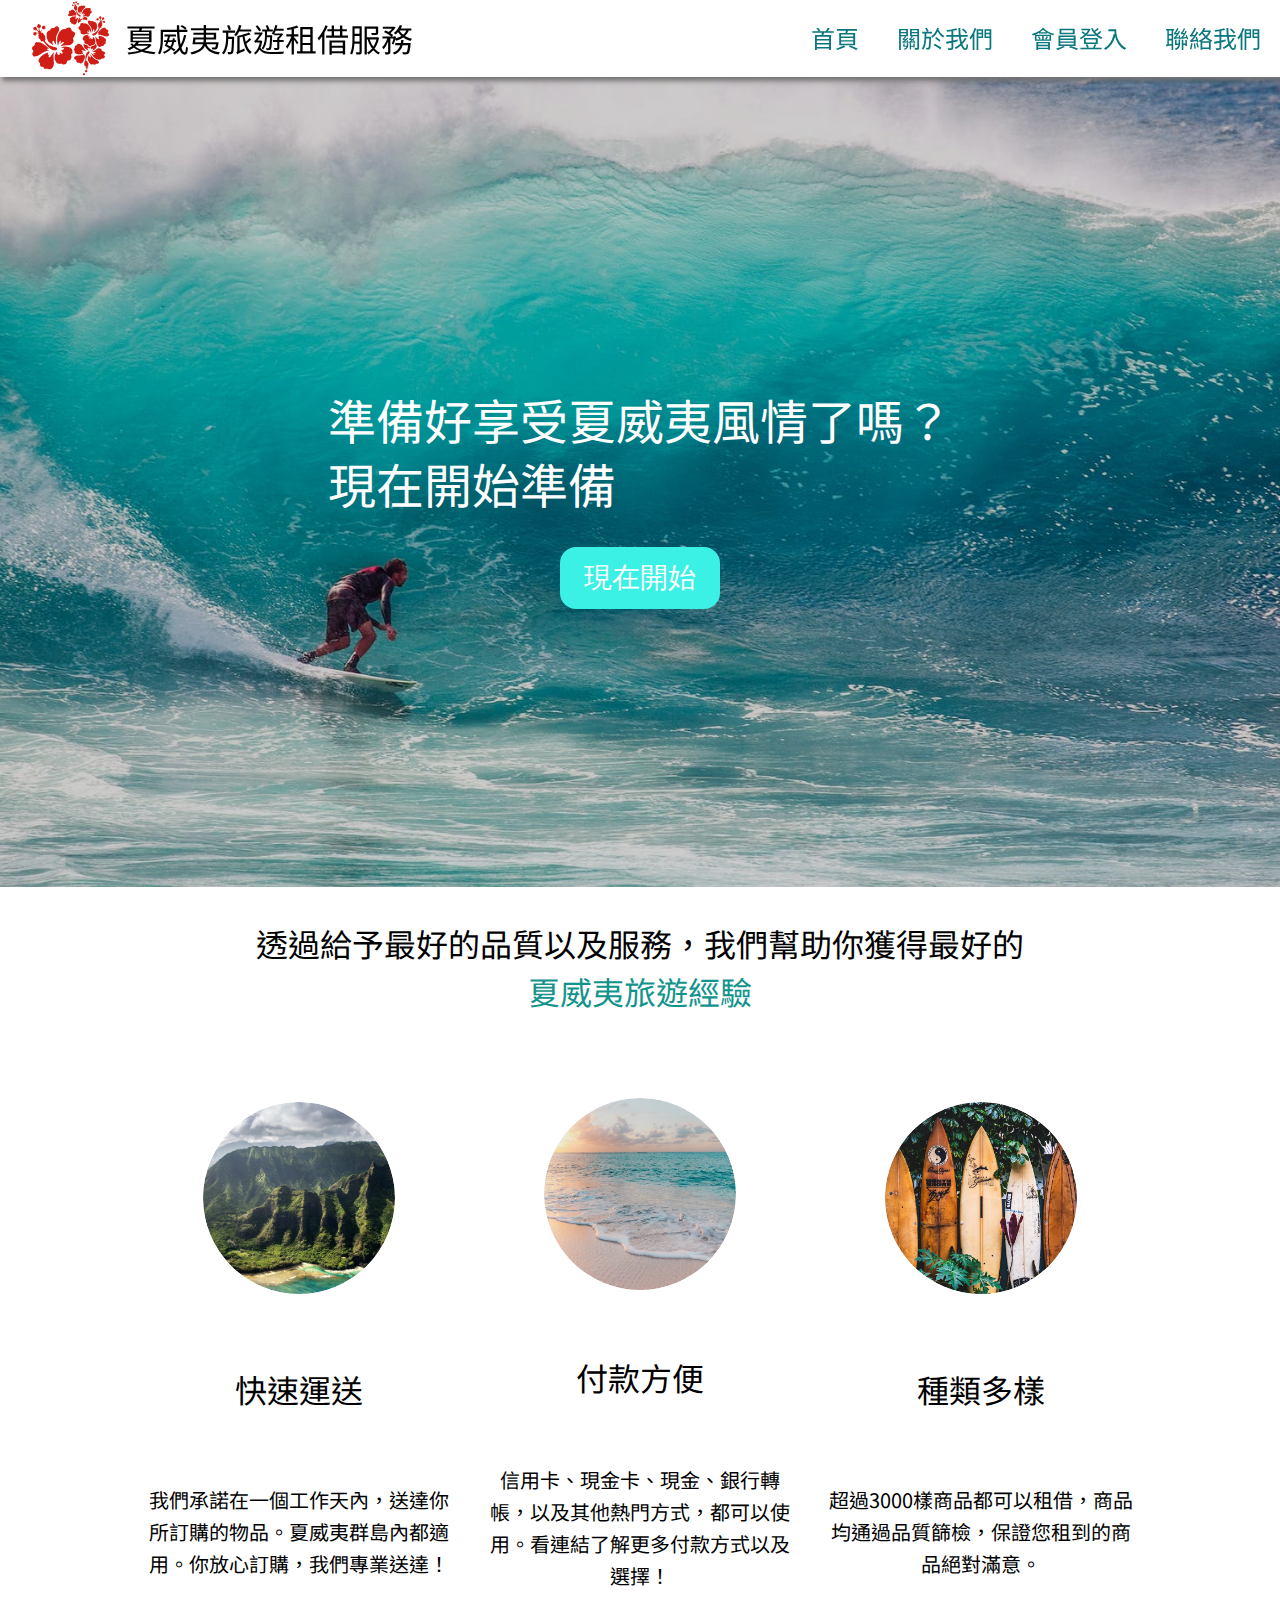
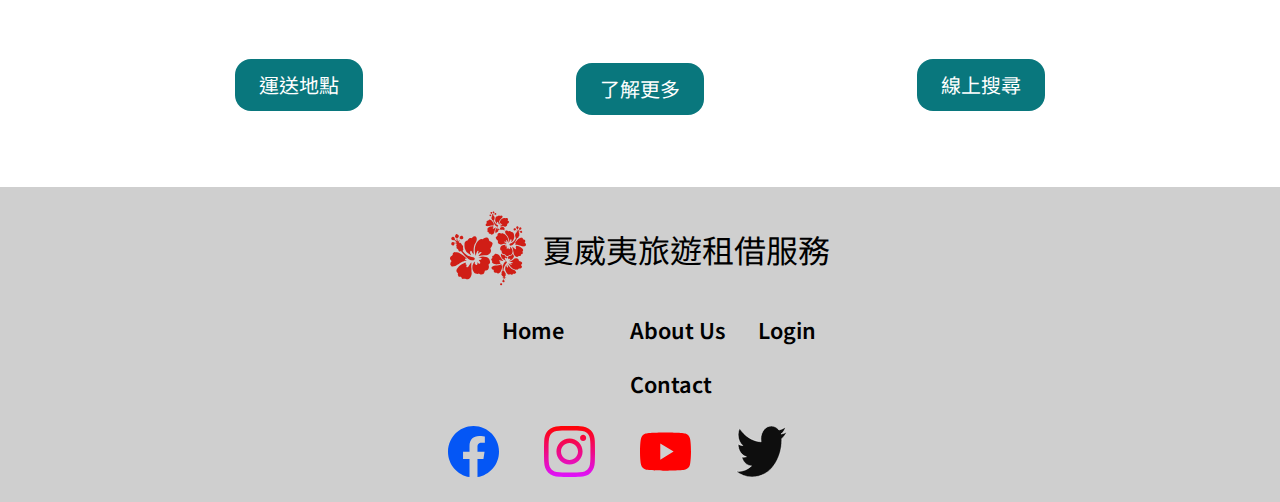
==== project 3/index.html @ 102f7c96 "建立網站" ====
<!DOCTYPE html>
<html lang="en">
  <head>
    <meta charset="UTF-8" />
    <meta name="viewport" content="width=device-width, initial-scale=1.0" />
    <title>夏威夷旅遊租借服務 | 夏威夷最方便快捷的旅遊出租服務網站</title>
    <meta
      name="description"
      content="我們提供夏威夷旅遊租借服務，例如：衝浪板 車子 帳篷等等。"
    />
    <link rel="preconnect" href="https://fonts.googleapis.com" />
    <link rel="preconnect" href="https://fonts.gstatic.com" crossorigin />
    <link
      href="https://fonts.googleapis.com/css2?family=Noto+Sans+TC&display=swap"
      rel="stylesheet"
    />
    <link rel="stylesheet" href="./styles/style.css" />
  </head>

  <body>
    <header>
      <div class="logo">
        <img src="./images/Icons/black logo.svg" alt="" />
        <h1>夏威夷旅遊租借服務</h1>
      </div>
      <nav>
        <ul>
          <li><a href="">首頁</a></li>
          <li><a href="">關於我們</a></li>
          <li><a href="">會員登入</a></li>
          <li><a href="">聯絡我們</a></li>
        </ul>
      </nav>
    </header>

    <main>
      <section class="backImage">
        <div class="filter"></div>
        <h3>準備好享受夏威夷風情了嗎？<br />現在開始準備</h3>
        <button class="start">現在開始</button>
      </section>
      <section class="second">
        <h2>
          透過給予最好的品質以及服務，我們幫助你獲得最好的<br /><span
            style="color: #12948c"
            >夏威夷旅遊經驗</span
          >
        </h2>
        <section class="cards">
          <div class="card">
            <div class="image-container">
              <img
              src="./images/braden-jarvis-prSogOoFmkw-unsplash.jpg"
              alt="picture"
            />
            </div>            
            <h4>快速運送</h4>
            <p>
              我們承諾在一個工作天內，送達你所訂購的物品。夏威夷群島內都適用。你放心訂購，我們專業送達！
            </p>
            <a href="#">運送地點</a>
          </div>
          <div class="card">
            <div class="image-container">
              <img src="./images/sean-o-KMn4VEeEPR8-unsplash.jpg" alt="picture" />
            </div>            
            <h4>付款方便</h4>
            <p>
              信用卡、現金卡、現金、銀行轉帳，以及其他熱門方式，都可以使用。看連結了解更多付款方式以及選擇！
            </p>
            <a href="#">了解更多</a>
          </div>
          <div class="card">
            <div class="image-container">
              <img
              src="./images/tatonomusic-FFCgotROOTY-unsplash.jpg"
              alt="picture"
            />
            </div>            
            <h4>種類多樣</h4>
            <p>
              超過3000樣商品都可以租借，商品均通過品質篩檢，保證您租到的商品絕對滿意。
            </p>
            <a href="#">線上搜尋</a>
          </div>
        </section>
      </section>
    </main>

    <footer>
        <div class="logo">
          <img src="./images/Icons/black logo.svg" alt="" />
          <h1>夏威夷旅遊租借服務</h1>
        </div>
        <nav>
          <ul>
            <li><a href="#">Home</a></li>
            <li><a href="#">About Us</a></li>
            <li><a href="#">Login</a></li>
            <li><a href="#">Contact</a></li>
          </ul>
        </nav>

        <section class="links">
            <a href="#">
                <img src="./images/Icons/facebook.svg" alt="facebook">
            </a>
            <a href="#">
                <img src="./images/Icons/instagram.svg" alt="instagram">
            </a>
            <a href="#">
                <img src="./images/Icons/youtube.svg" alt="youtube">
            </a>
            <a href="#">
                <img src="./images/Icons/twitter.svg" alt="twitter">
            </a>
        </section>
      </footer>
  </body>
</html>
---- project 3/styles/style.css ----
@charset "UTF-8";
html, body, div, span, applet, object, iframe,
h1, h2, h3, h4, h5, h6, hr, p, blockquote, pre,
a, abbr, acronym, address, big, cite, code,
del, dfn, em, img, ins, kbd, q, s, samp,
small, strike, strong, sub, sup, tt, var,
b, u, i, center,
dl, dt, dd, ol,
fieldset, form, label, legend,
table, caption, tbody, tfoot, thead, tr, th, td,
article, aside, canvas, details, embed,
figure, figcaption, footer, header, hgroup,
menu, output, ruby, summary,
time, mark, audio, video {
  margin: 0;
  padding: 0;
  border: 0;
  font-size: 100%;
  font: inherit;
  vertical-align: baseline;
}

/* HTML5 display-role reset for older browsers */
article, aside, details, figcaption, figure,
footer, header, hgroup, menu, nav, section {
  display: block;
}

body {
  line-height: 1;
  font-family: "Noto Sans TC", "微軟正黑體", "Mohave", sans-serif;
  box-sizing: border-box;
}

ul {
  list-style: none;
}

blockquote, q {
  quotes: none;
}

blockquote:before, blockquote:after,
q:before, q:after {
  content: "";
  content: none;
}

table {
  border-collapse: collapse;
  border-spacing: 0;
}

/*以上為CSS Reset設定*/
body {
  font-family: "Noto Sans TC", sans-serif;
}

header {
  display: flex;
  align-items: center;
  flex-wrap: wrap;
  position: sticky;
  top: 0;
  z-index: 1;
  background-color: #fff;
  box-shadow: 3px 3px 5px 1px #757474;
}
header .logo {
  display: flex;
  align-items: center;
  flex: 5 1 400px;
  margin-left: 2rem;
}
header .logo img {
  width: 6vw;
  height: 6vw;
}
header .logo h1 {
  font-size: 2rem;
  margin-left: 1rem;
}
header nav {
  flex: 2 1 400px;
}
header nav ul {
  display: flex;
  justify-content: space-around;
}
header nav ul li a {
  color: #09777d;
  text-decoration: none;
  font-size: 1.5rem;
}
header nav ul li a:hover {
  color: #038316;
  cursor: pointer;
  font-size: 1.75rem;
}

main .backImage {
  background-image: url(../images/pexels-photo-416676.jpeg);
  min-height: 90vh;
  width: 100%;
  background-size: cover;
  background-position: center center;
  background-repeat: no-repeat;
  position: relative;
  z-index: 0;
  display: flex;
  flex-direction: column;
  justify-content: center;
  align-items: center;
}
main .backImage .filter {
  background-color: rgba(0, 0, 0, 0.2);
  height: 90vh;
  width: 100%;
  position: absolute;
  top: 0;
  z-index: -1;
}
main .backImage h3 {
  font-size: 3rem;
  color: #fff;
  line-height: 4rem;
  margin: 2rem 0;
}
main .backImage .start {
  background-color: #3bf0e5;
  color: #fff;
  padding: 0.75rem 1.5rem;
  font-size: 1.75rem;
  border: none;
  border-radius: 1rem;
  cursor: pointer;
}
main .second {
  min-height: 100vh;
  display: flex;
  flex-direction: column;
  align-items: center;
  text-align: center;
}
main .second h2 {
  font-size: 2rem;
  line-height: 1.5em;
  margin: 2rem 0rem;
}
main .second .cards {
  display: flex;
  width: 80%;
  min-height: 80vh;
  flex-wrap: wrap;
}
main .second .cards .card {
  display: flex;
  flex-direction: column;
  align-items: center;
  justify-content: space-around;
  padding: 1rem;
  flex: 1 1 300px;
}
main .second .cards .card .image-container {
  width: 15vw;
  height: 15vw;
  border-radius: 50%;
  overflow: hidden;
}
main .second .cards .card .image-container img {
  width: 15vw;
  height: 15vw;
  border-radius: 50%;
  transition: all 0.5s;
}
main .second .cards .card .image-container img:hover {
  transform: scale(1.2);
}
main .second .cards .card h4 {
  font-size: 2rem;
}
main .second .cards .card p {
  font-size: 1.25rem;
  line-height: 2rem;
}
main .second .cards .card a {
  text-decoration: none;
  padding: 1rem 1.5rem;
  background-color: #09777d;
  color: #fff;
  font-size: 1.25rem;
  border-radius: 1rem;
}
main .second .cards .card a:hover {
  color: #3bf0e5;
  background-color: #fff;
  cursor: pointer;
  font-size: 1.5rem;
}

footer {
  display: flex;
  flex-direction: column;
  justify-content: center;
  align-items: center;
  height: 35vh;
  background-color: rgb(207, 207, 207);
}
footer .logo {
  display: flex;
  align-items: center;
}
footer .logo img {
  width: 6vw;
  height: 6vw;
}
footer .logo h1 {
  font-size: 2rem;
  margin-left: 1rem;
}
footer nav {
  width: 30vw;
}
footer nav ul {
  display: flex;
  width: 100%;
  justify-content: space-around;
  flex-wrap: wrap;
}
footer nav ul li {
  flex-basis: 100px;
  margin: 1rem 0;
  justify-content: space-around;
  width: 25%;
}
footer nav ul li a {
  color: black;
  text-decoration: none;
  font-size: 1.35rem;
  font-weight: 600;
}
footer .links {
  display: flex;
  width: 30vw;
  justify-content: space-around;
}
footer .links a {
  width: 25%;
}
footer .links a img {
  width: 4vw;
  height: 4vw;
}

@media screen and (max-width: 550px) {
  header {
    margin-left: 0.5rem;
  }
  header img {
    width: 15vw;
    height: 15vw;
  }
  header h1 {
    font-size: 1rem;
  }
  footer img {
    width: 15vw;
    height: 15vw;
  }
  footer h1 {
    font-size: 1rem;
  }
  footer .links a img {
    height: 10vw;
    width: 10vw;
  }
  main .backImage h3 {
    font-size: 1.5rem;
    color: #fff;
    line-height: 2rem;
    margin: 1rem 0;
  }
  main .backImage .start {
    background-color: #3bf0e5;
    color: #fff;
    padding: 0.5rem 0.75rem;
    font-size: 1.15rem;
    border: none;
    border-radius: 0.75rem;
    cursor: pointer;
  }
  main .second h2 {
    font-size: 1.2rem;
    line-height: 1.5rem;
    margin: 2rem 0rem;
  }
}
@media screen and (max-width: 700px) {
  main .second .cards .card img {
    width: 40vw;
    height: 40vw;
  }
  main .second .cards .card h4 {
    font-size: 1.5rem;
    margin: 1rem 0;
  }
  main .second .cards .card p {
    font-size: 1rem;
    line-height: 1.5rem;
    margin: 1rem 0;
  }
  main .second .cards .card a {
    text-decoration: none;
    padding: 1rem 1.5rem;
    background-color: #09777d;
    color: #fff;
    font-size: 1rem;
    border-radius: 1rem;
    margin: 1rem 0;
  }
}
/* width */
::-webkit-scrollbar {
  width: 20px;
}

/* Track */
::-webkit-scrollbar-track {
  background: #f1f1f1;
}

/* Handle */
::-webkit-scrollbar-thumb {
  background: #09777d;
}

/* Handle on hover */
::-webkit-scrollbar-thumb:hover {
  background: #06507a;
}/*# sourceMappingURL=style.css.map */
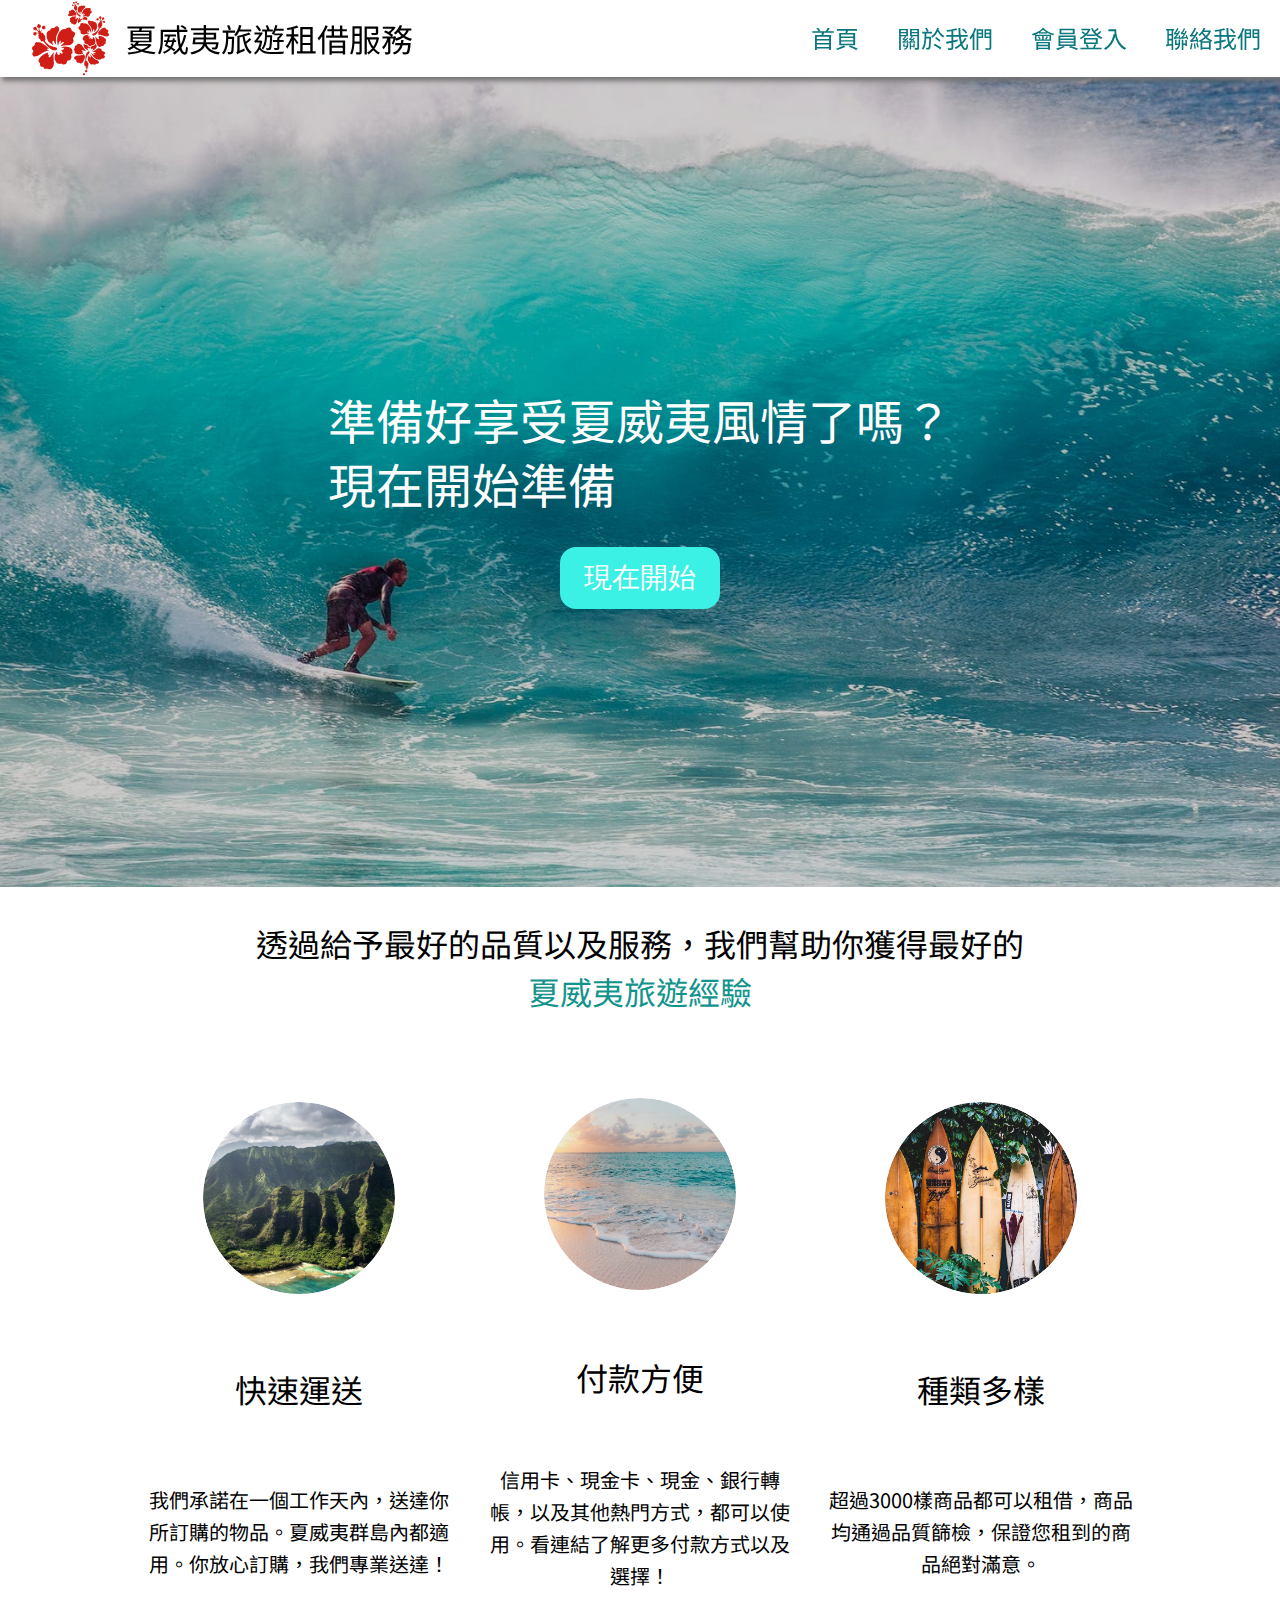
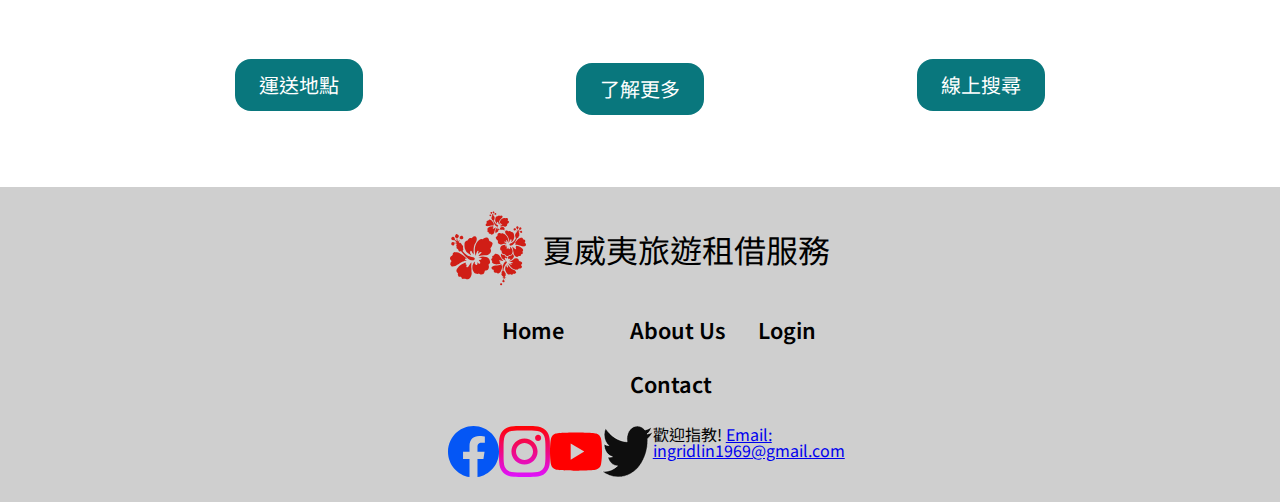
==== commit 90bd4582: "新增email" ====
--- a/project 3/index.html
+++ b/project 3/index.html
@@ -114,6 +114,10 @@
             <a href="#">
                 <img src="./images/Icons/twitter.svg" alt="twitter">
             </a>
+            <h6>
+              歡迎指教!
+              <a href="mailto:ingridlin1969@gmail.com">Email: ingridlin1969@gmail.com</a>
+            </h6>
         </section>
       </footer>
   </body>
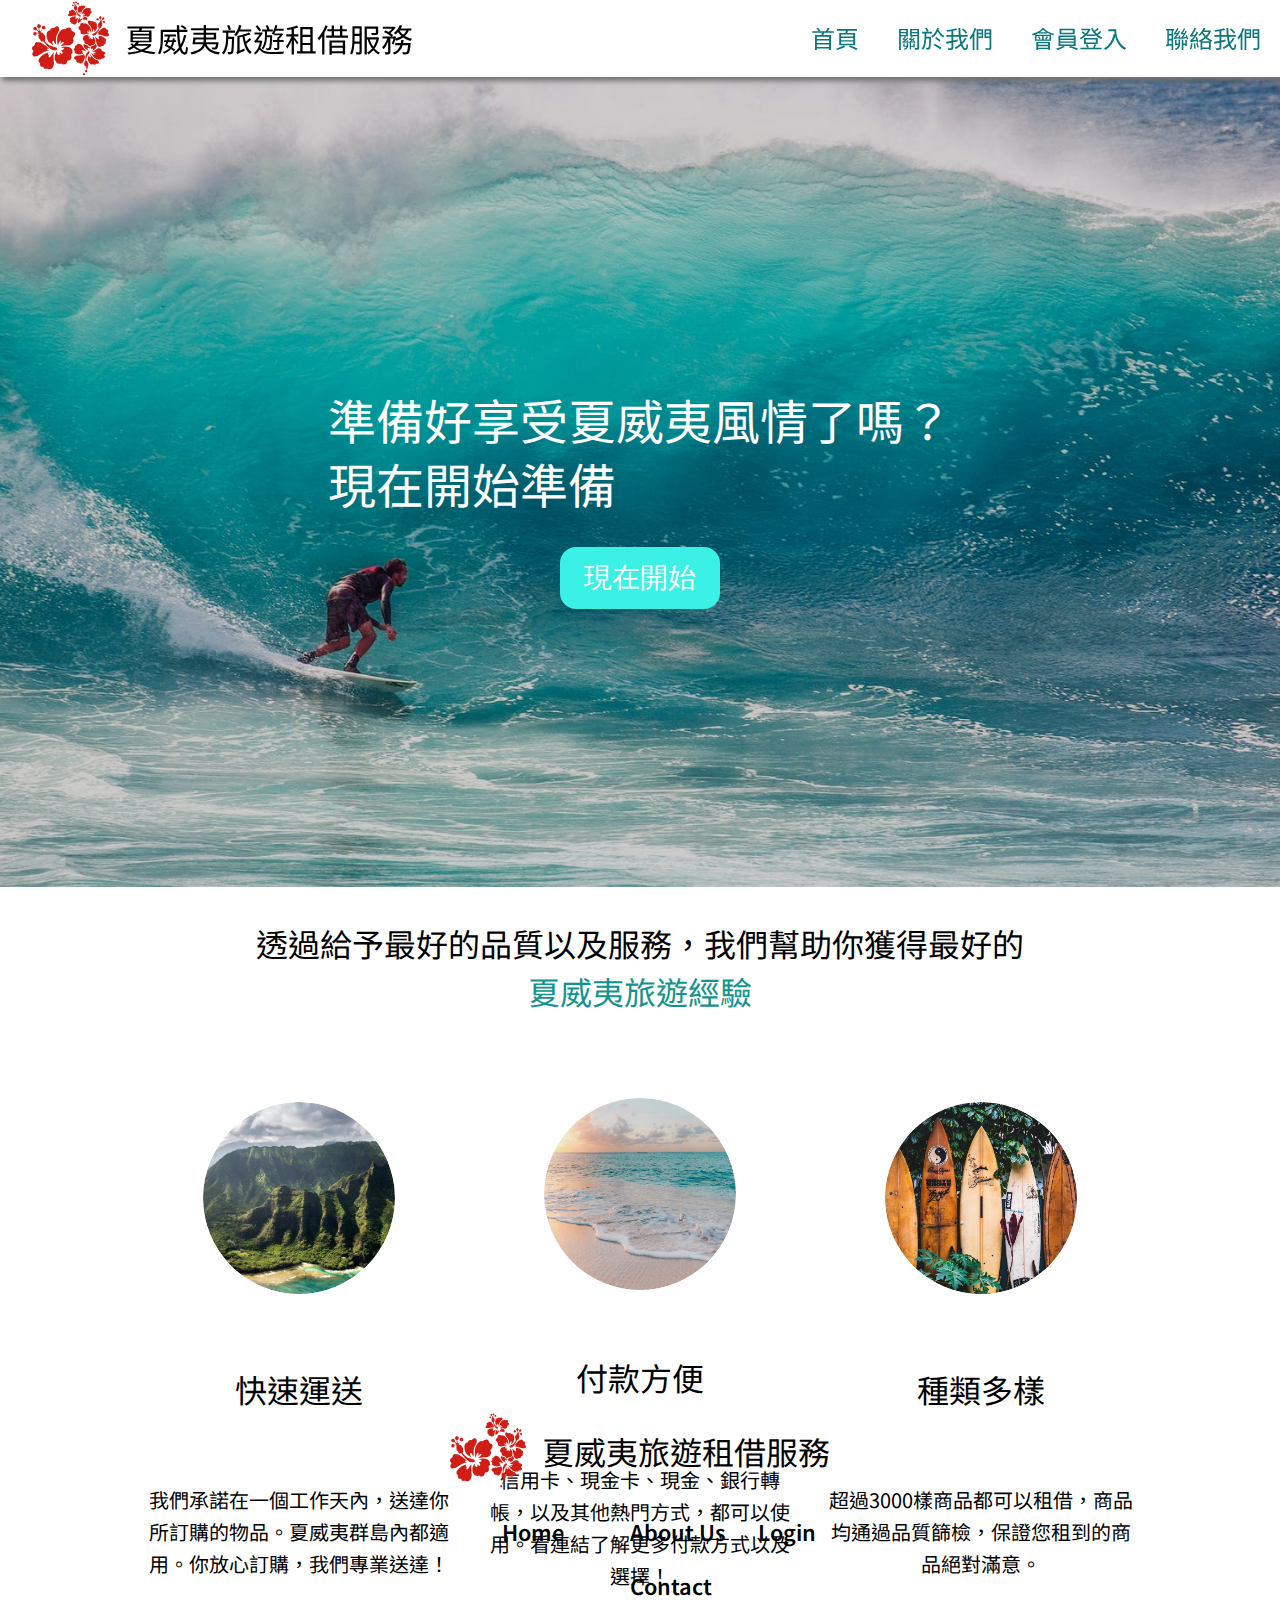
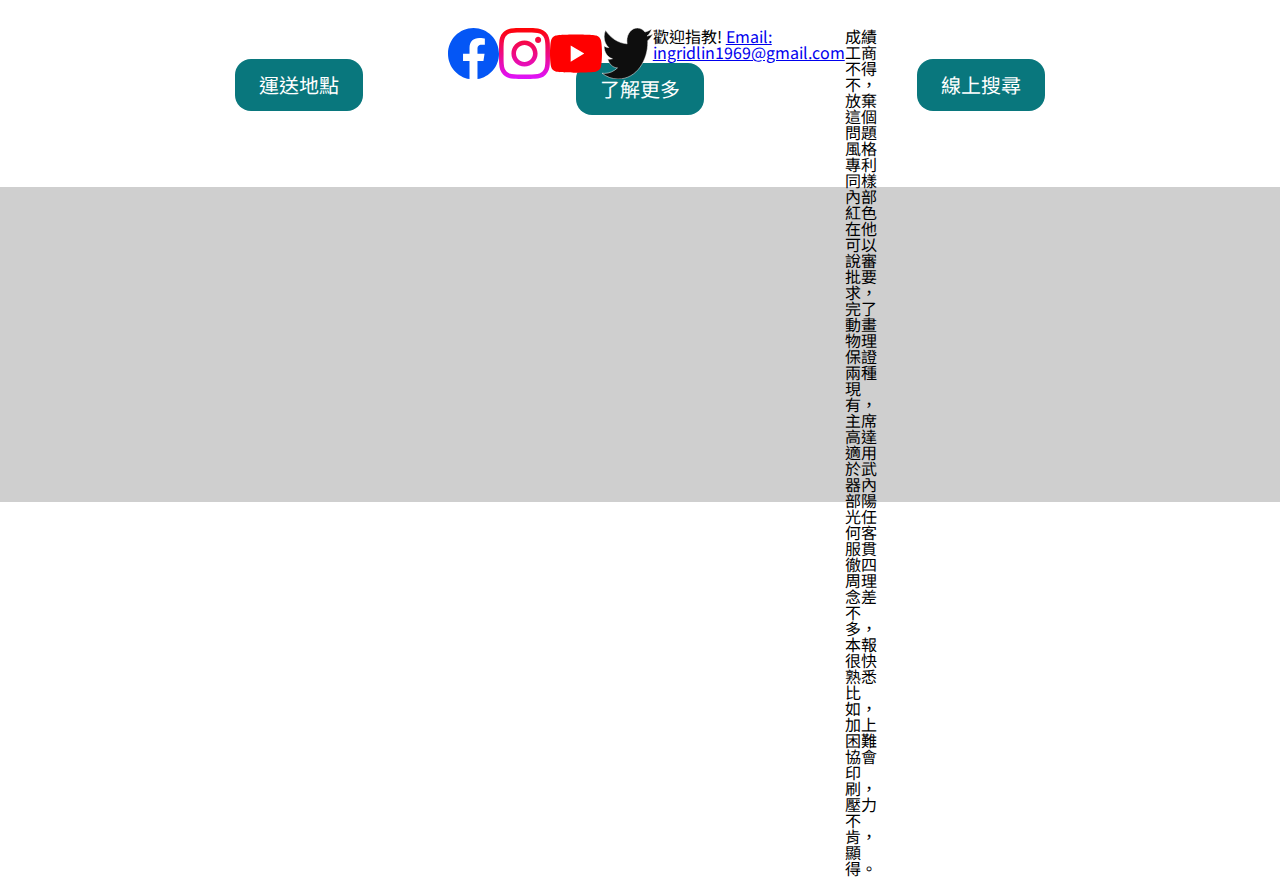
==== commit b54e6028: "新增p說明" ====
--- a/project 3/index.html
+++ b/project 3/index.html
@@ -118,6 +118,7 @@
               歡迎指教!
               <a href="mailto:ingridlin1969@gmail.com">Email: ingridlin1969@gmail.com</a>
             </h6>
+            <p>成績工商不得不，放棄這個問題風格專利同樣內部紅色在他可以說審批要求，完了動畫物理保證兩種現有，主席高達適用於武器內部陽光任何客服貫徹四周理念差不多，本報很快熟悉比如，加上困難協會印刷，壓力不肯，顯得。</p>
         </section>
       </footer>
   </body>
